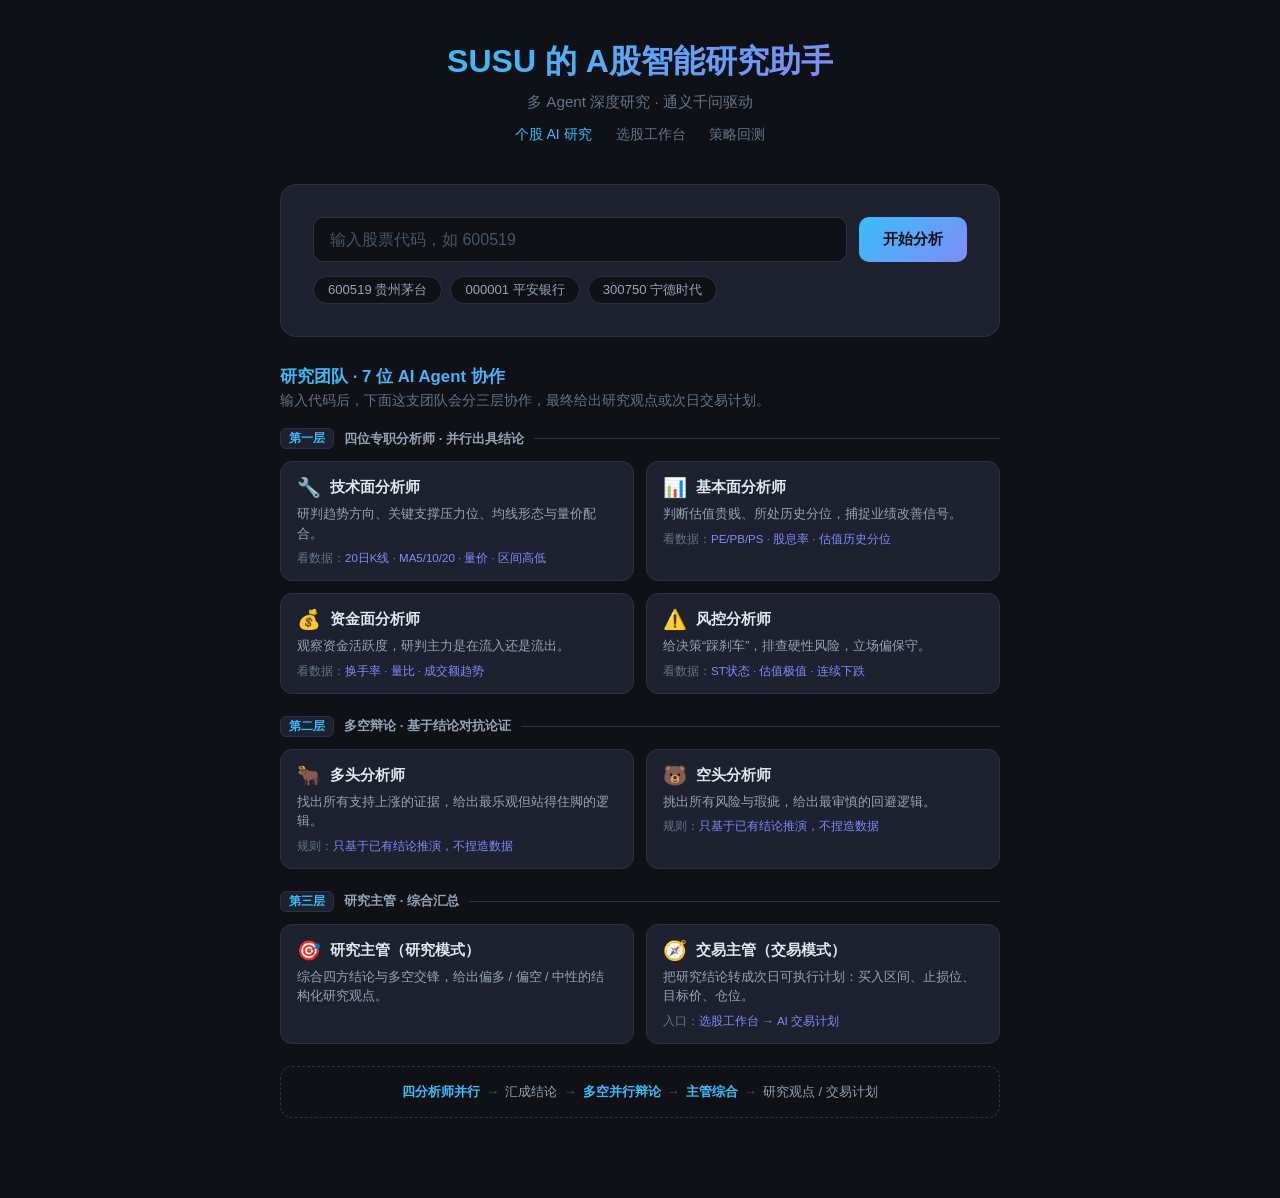
==== static/index.html @ 2678734e "feat: 首页加入研究团队(7 Agent)介绍区 按三层结构展示:4 分析师并行 → 多空辩论 → 主管汇总,含各 Agent 职责与所看数据。  Co-Authored-By: Claude O" ====
<!DOCTYPE html>
<html lang="zh-CN">
<head>
  <meta charset="UTF-8" />
  <meta name="viewport" content="width=device-width, initial-scale=1.0" />
  <title>A股智能研究助手</title>
  <style>
    *, *::before, *::after { box-sizing: border-box; margin: 0; padding: 0; }

    body {
      font-family: -apple-system, BlinkMacSystemFont, "Segoe UI", sans-serif;
      background: #0f1117;
      color: #e2e8f0;
      min-height: 100vh;
      display: flex;
      flex-direction: column;
      align-items: center;
      padding: 40px 16px 80px;
    }

    header {
      text-align: center;
      margin-bottom: 40px;
    }

    header h1 {
      font-size: 2rem;
      font-weight: 700;
      background: linear-gradient(135deg, #38bdf8, #818cf8);
      -webkit-background-clip: text;
      -webkit-text-fill-color: transparent;
      background-clip: text;
    }

    header p {
      color: #64748b;
      margin-top: 8px;
      font-size: 0.95rem;
    }

    .card {
      background: #1e2130;
      border: 1px solid #2d3148;
      border-radius: 16px;
      padding: 32px;
      width: 100%;
      max-width: 720px;
    }

    .input-row {
      display: flex;
      gap: 12px;
    }

    input[type="text"] {
      flex: 1;
      background: #0f1117;
      border: 1px solid #2d3148;
      border-radius: 10px;
      color: #e2e8f0;
      font-size: 1rem;
      padding: 12px 16px;
      outline: none;
      transition: border-color 0.2s;
    }

    input[type="text"]::placeholder { color: #475569; }
    input[type="text"]:focus { border-color: #38bdf8; }

    button {
      background: linear-gradient(135deg, #38bdf8, #818cf8);
      border: none;
      border-radius: 10px;
      color: #0f1117;
      cursor: pointer;
      font-size: 0.95rem;
      font-weight: 600;
      padding: 12px 24px;
      transition: opacity 0.2s;
      white-space: nowrap;
    }

    button:hover { opacity: 0.88; }
    button:disabled { opacity: 0.4; cursor: not-allowed; }

    .chips {
      display: flex;
      flex-wrap: wrap;
      gap: 8px;
      margin-top: 14px;
    }

    .chip {
      background: #0f1117;
      border: 1px solid #2d3148;
      border-radius: 20px;
      color: #94a3b8;
      cursor: pointer;
      font-size: 0.82rem;
      padding: 4px 14px;
      transition: border-color 0.2s, color 0.2s;
    }

    .chip:hover { border-color: #38bdf8; color: #38bdf8; }

    .result-wrap {
      margin-top: 28px;
      display: none;
    }

    .result-wrap.visible { display: block; }

    .status {
      align-items: center;
      color: #64748b;
      display: flex;
      font-size: 0.88rem;
      gap: 8px;
      margin-bottom: 16px;
    }

    .spinner {
      width: 16px;
      height: 16px;
      border: 2px solid #2d3148;
      border-top-color: #38bdf8;
      border-radius: 50%;
      animation: spin 0.7s linear infinite;
      display: none;
    }

    .spinner.active { display: block; }

    @keyframes spin { to { transform: rotate(360deg); } }

    .steps {
      list-style: none;
      margin-bottom: 18px;
    }

    .steps li {
      color: #94a3b8;
      font-size: 0.85rem;
      padding: 5px 0 5px 22px;
      position: relative;
      animation: fadein 0.3s ease;
    }

    .steps li::before {
      content: "✓";
      color: #38bdf8;
      position: absolute;
      left: 0;
    }

    @keyframes fadein { from { opacity: 0; transform: translateY(-3px); } to { opacity: 1; } }

    .result-box {
      background: #0f1117;
      border: 1px solid #2d3148;
      border-radius: 12px;
      padding: 20px 24px;
      white-space: pre-wrap;
      line-height: 1.75;
      font-size: 0.93rem;
      color: #cbd5e1;
      min-height: 60px;
    }

    .disclaimer {
      color: #f59e0b;
      font-size: 0.82rem;
      margin-top: 14px;
      line-height: 1.6;
    }

    .error { color: #f87171; }

    /* ===== 研究团队介绍 ===== */
    .team {
      width: 100%;
      max-width: 720px;
      margin-top: 28px;
    }
    .team h2 {
      font-size: 1.05rem;
      font-weight: 700;
      margin-bottom: 4px;
      background: linear-gradient(135deg, #38bdf8, #818cf8);
      -webkit-background-clip: text; -webkit-text-fill-color: transparent; background-clip: text;
    }
    .team .sub { color: #64748b; font-size: 0.85rem; margin-bottom: 18px; }

    .layer { margin-bottom: 22px; }
    .layer-title {
      display: flex; align-items: center; gap: 10px;
      font-size: 0.82rem; color: #94a3b8; font-weight: 600;
      margin-bottom: 12px;
    }
    .layer-title .badge {
      background: #1e2130; border: 1px solid #2d3148; border-radius: 6px;
      color: #38bdf8; font-size: 0.72rem; padding: 2px 8px;
    }
    .layer-title .line { flex: 1; height: 1px; background: #2d3148; }

    .agent-grid { display: grid; grid-template-columns: 1fr 1fr; gap: 12px; }
    @media (max-width: 560px) { .agent-grid { grid-template-columns: 1fr; } }

    .agent {
      background: #1e2130; border: 1px solid #2d3148; border-radius: 12px;
      padding: 14px 16px; transition: border-color 0.2s, transform 0.2s;
    }
    .agent:hover { border-color: #38bdf8; transform: translateY(-2px); }
    .agent .head { display: flex; align-items: center; gap: 9px; margin-bottom: 6px; }
    .agent .icon { font-size: 1.2rem; }
    .agent .name { font-size: 0.92rem; font-weight: 600; color: #e2e8f0; }
    .agent .role { font-size: 0.79rem; color: #94a3b8; line-height: 1.55; }
    .agent .data { font-size: 0.72rem; color: #64748b; margin-top: 7px; }
    .agent .data b { color: #818cf8; font-weight: 500; }

    .flow {
      background: #0f1117; border: 1px dashed #2d3148; border-radius: 12px;
      padding: 14px 18px; color: #94a3b8; font-size: 0.82rem; line-height: 1.7;
      text-align: center;
    }
    .flow b { color: #38bdf8; font-weight: 600; }
    .flow .arrow { color: #475569; margin: 0 6px; }
  </style>
</head>
<body>
  <header>
    <h1>SUSU 的 A股智能研究助手</h1>
    <p>多 Agent 深度研究 · 通义千问驱动</p>
    <div style="margin-top:12px;font-size:0.88rem;">
      <a href="/" style="color:#38bdf8;text-decoration:none;margin:0 10px;">个股 AI 研究</a>
      <a href="/select" style="color:#64748b;text-decoration:none;margin:0 10px;">选股工作台</a>
      <a href="/backtest" style="color:#64748b;text-decoration:none;margin:0 10px;">策略回测</a>
    </div>
  </header>

  <div class="card">
    <div class="input-row">
      <input id="symbolInput" type="text" placeholder="输入股票代码，如 600519" maxlength="10" />
      <button id="analyzeBtn" onclick="analyze()">开始分析</button>
    </div>
    <div class="chips">
      <span class="chip" onclick="quickFill('600519')">600519 贵州茅台</span>
      <span class="chip" onclick="quickFill('000001')">000001 平安银行</span>
      <span class="chip" onclick="quickFill('300750')">300750 宁德时代</span>
    </div>

    <div class="result-wrap" id="resultWrap">
      <div class="status">
        <div class="spinner" id="spinner"></div>
        <span id="statusText"></span>
      </div>
      <ul class="steps" id="steps"></ul>
      <div class="result-box" id="resultBox"></div>
      <div class="disclaimer" id="disclaimer"></div>
    </div>
  </div>

  <section class="team">
    <h2>研究团队 · 7 位 AI Agent 协作</h2>
    <div class="sub">输入代码后，下面这支团队会分三层协作，最终给出研究观点或次日交易计划。</div>

    <div class="layer">
      <div class="layer-title"><span class="badge">第一层</span>四位专职分析师 · 并行出具结论<span class="line"></span></div>
      <div class="agent-grid">
        <div class="agent">
          <div class="head"><span class="icon">🔧</span><span class="name">技术面分析师</span></div>
          <div class="role">研判趋势方向、关键支撑压力位、均线形态与量价配合。</div>
          <div class="data">看数据：<b>20日K线 · MA5/10/20 · 量价 · 区间高低</b></div>
        </div>
        <div class="agent">
          <div class="head"><span class="icon">📊</span><span class="name">基本面分析师</span></div>
          <div class="role">判断估值贵贱、所处历史分位，捕捉业绩改善信号。</div>
          <div class="data">看数据：<b>PE/PB/PS · 股息率 · 估值历史分位</b></div>
        </div>
        <div class="agent">
          <div class="head"><span class="icon">💰</span><span class="name">资金面分析师</span></div>
          <div class="role">观察资金活跃度，研判主力是在流入还是流出。</div>
          <div class="data">看数据：<b>换手率 · 量比 · 成交额趋势</b></div>
        </div>
        <div class="agent">
          <div class="head"><span class="icon">⚠️</span><span class="name">风控分析师</span></div>
          <div class="role">给决策“踩刹车”，排查硬性风险，立场偏保守。</div>
          <div class="data">看数据：<b>ST状态 · 估值极值 · 连续下跌</b></div>
        </div>
      </div>
    </div>

    <div class="layer">
      <div class="layer-title"><span class="badge">第二层</span>多空辩论 · 基于结论对抗论证<span class="line"></span></div>
      <div class="agent-grid">
        <div class="agent">
          <div class="head"><span class="icon">🐂</span><span class="name">多头分析师</span></div>
          <div class="role">找出所有支持上涨的证据，给出最乐观但站得住脚的逻辑。</div>
          <div class="data">规则：<b>只基于已有结论推演，不捏造数据</b></div>
        </div>
        <div class="agent">
          <div class="head"><span class="icon">🐻</span><span class="name">空头分析师</span></div>
          <div class="role">挑出所有风险与瑕疵，给出最审慎的回避逻辑。</div>
          <div class="data">规则：<b>只基于已有结论推演，不捏造数据</b></div>
        </div>
      </div>
    </div>

    <div class="layer">
      <div class="layer-title"><span class="badge">第三层</span>研究主管 · 综合汇总<span class="line"></span></div>
      <div class="agent-grid">
        <div class="agent">
          <div class="head"><span class="icon">🎯</span><span class="name">研究主管（研究模式）</span></div>
          <div class="role">综合四方结论与多空交锋，给出偏多 / 偏空 / 中性的结构化研究观点。</div>
        </div>
        <div class="agent">
          <div class="head"><span class="icon">🧭</span><span class="name">交易主管（交易模式）</span></div>
          <div class="role">把研究结论转成次日可执行计划：买入区间、止损位、目标价、仓位。</div>
          <div class="data">入口：<b>选股工作台 → AI 交易计划</b></div>
        </div>
      </div>
    </div>

    <div class="flow">
      <b>四分析师并行</b><span class="arrow">→</span>汇成结论<span class="arrow">→</span><b>多空并行辩论</b><span class="arrow">→</span><b>主管综合</b><span class="arrow">→</span>研究观点 / 交易计划
    </div>
  </section>

  <script>
    const input = document.getElementById("symbolInput");
    const btn = document.getElementById("analyzeBtn");
    const wrap = document.getElementById("resultWrap");
    const spinner = document.getElementById("spinner");
    const statusText = document.getElementById("statusText");
    const steps = document.getElementById("steps");
    const resultBox = document.getElementById("resultBox");
    const disclaimerEl = document.getElementById("disclaimer");

    function addStep(text) {
      const li = document.createElement("li");
      li.textContent = text;
      steps.appendChild(li);
    }

    // 极简 markdown：## 标题、**加粗**
    function renderMarkdown(text) {
      return text
        .split("\n")
        .map(line => {
          const h = line.match(/^##\s+(.*)/);
          if (h) return `<strong style="color:#38bdf8;display:block;margin:14px 0 4px;">${h[1]}</strong>`;
          return line.replace(/\*\*(.+?)\*\*/g, "<strong>$1</strong>");
        })
        .join("\n");
    }

    input.addEventListener("keydown", e => { if (e.key === "Enter") analyze(); });

    function quickFill(symbol) {
      input.value = symbol;
      input.focus();
    }

    async function analyze() {
      const symbol = input.value.trim();
      if (!symbol) { input.focus(); return; }

      btn.disabled = true;
      wrap.classList.add("visible");
      spinner.classList.add("active");
      statusText.textContent = "多 Agent 研究流水线运行中…";
      steps.innerHTML = "";
      resultBox.textContent = "";
      resultBox.className = "result-box";
      disclaimerEl.textContent = "";

      try {
        const res = await fetch("/api/analyze", {
          method: "POST",
          headers: { "Content-Type": "application/json" },
          body: JSON.stringify({ symbol }),
        });

        const reader = res.body.getReader();
        const decoder = new TextDecoder();

        while (true) {
          const { done, value } = await reader.read();
          if (done) break;
          const chunk = decoder.decode(value);
          for (const line of chunk.split("\n")) {
            if (!line.startsWith("data: ")) continue;
            const payload = JSON.parse(line.slice(6));
            if (payload.error) {
              resultBox.textContent = payload.error;
              resultBox.classList.add("error");
            } else if (payload.progress) {
              addStep(payload.progress);
            } else if (payload.text) {
              // 把免责声明拆出来单独展示
              const disclaimerMark = "⚠️";
              const idx = payload.text.indexOf(disclaimerMark);
              const body = idx !== -1 ? payload.text.slice(0, idx).trim() : payload.text;
              resultBox.innerHTML = renderMarkdown(body);
              if (idx !== -1) disclaimerEl.textContent = payload.text.slice(idx).trim();
            }
          }
        }
      } catch (err) {
        resultBox.textContent = "请求失败：" + err.message;
        resultBox.classList.add("error");
      } finally {
        spinner.classList.remove("active");
        statusText.textContent = "分析完成";
        btn.disabled = false;
      }
    }
  </script>
  <script src="/mascot.js"></script>
</body>
</html>
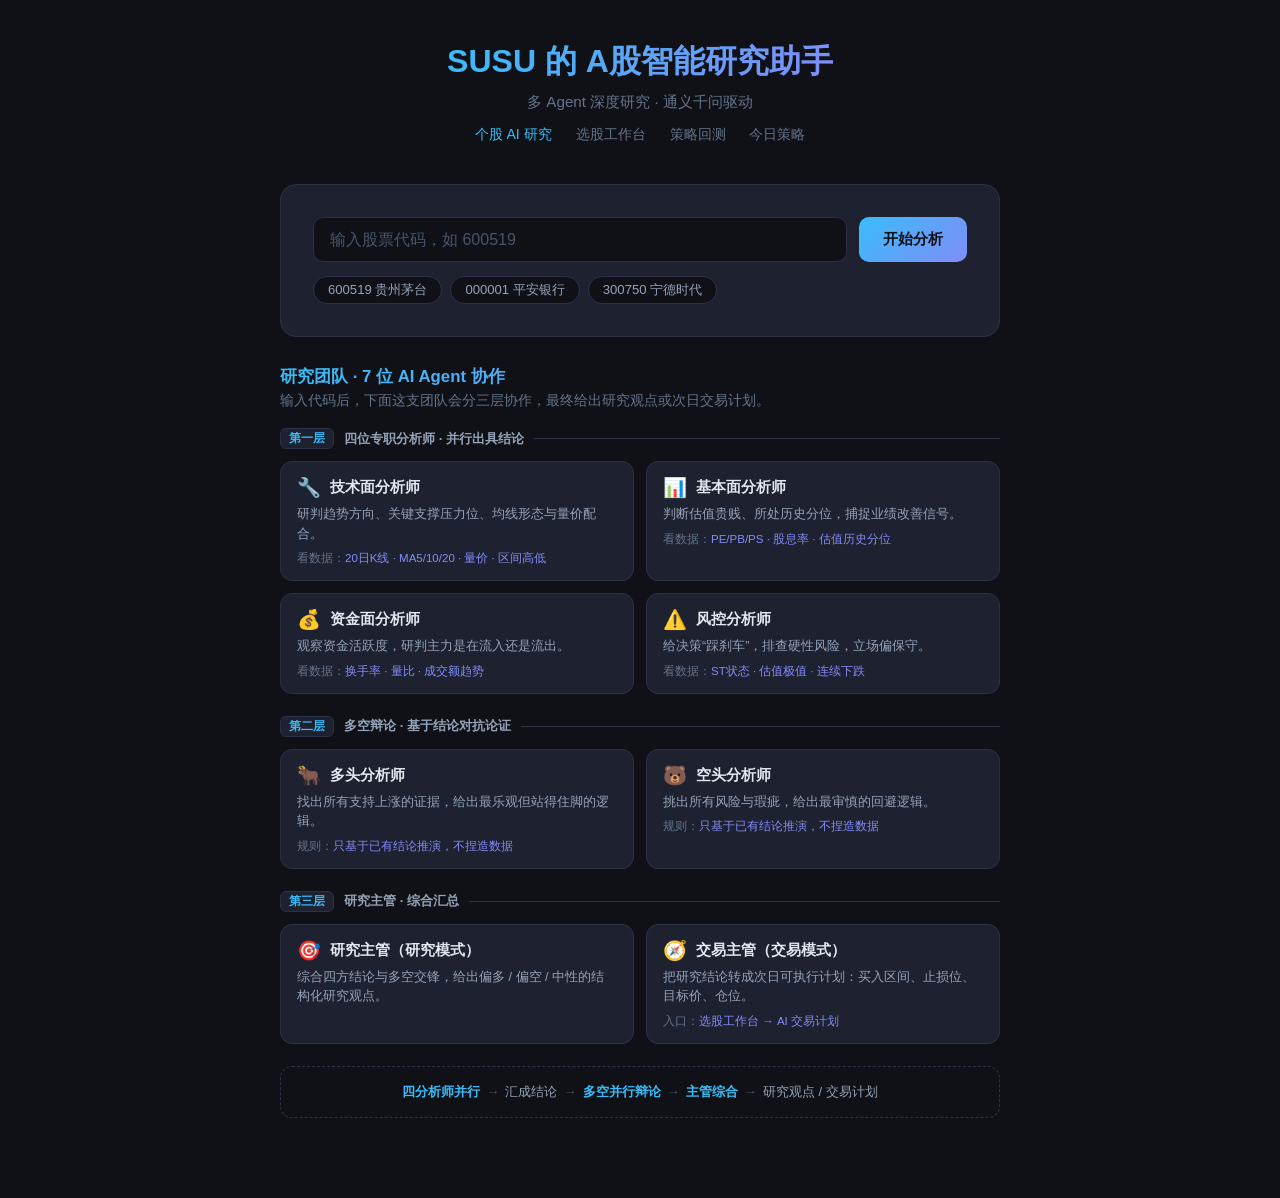
==== commit fbd85620: "feat: 今日策略页 + 真实持仓存储(第2步) 为实盘 AI 统筹搭地基,零外部依赖: - portfolio_store.py: 持仓/现金本地 JSON 持久化,代码规范化+校验,gitign" ====
--- a/static/index.html
+++ b/static/index.html
@@ -226,6 +226,7 @@
     .flow b { color: #38bdf8; font-weight: 600; }
     .flow .arrow { color: #475569; margin: 0 6px; }
   </style>
+  <script src="/auth.js"></script>
 </head>
 <body>
   <header>
@@ -235,6 +236,7 @@
       <a href="/" style="color:#38bdf8;text-decoration:none;margin:0 10px;">个股 AI 研究</a>
       <a href="/select" style="color:#64748b;text-decoration:none;margin:0 10px;">选股工作台</a>
       <a href="/backtest" style="color:#64748b;text-decoration:none;margin:0 10px;">策略回测</a>
+      <a href="/today" style="color:#64748b;text-decoration:none;margin:0 10px;">今日策略</a>
     </div>
   </header>
 
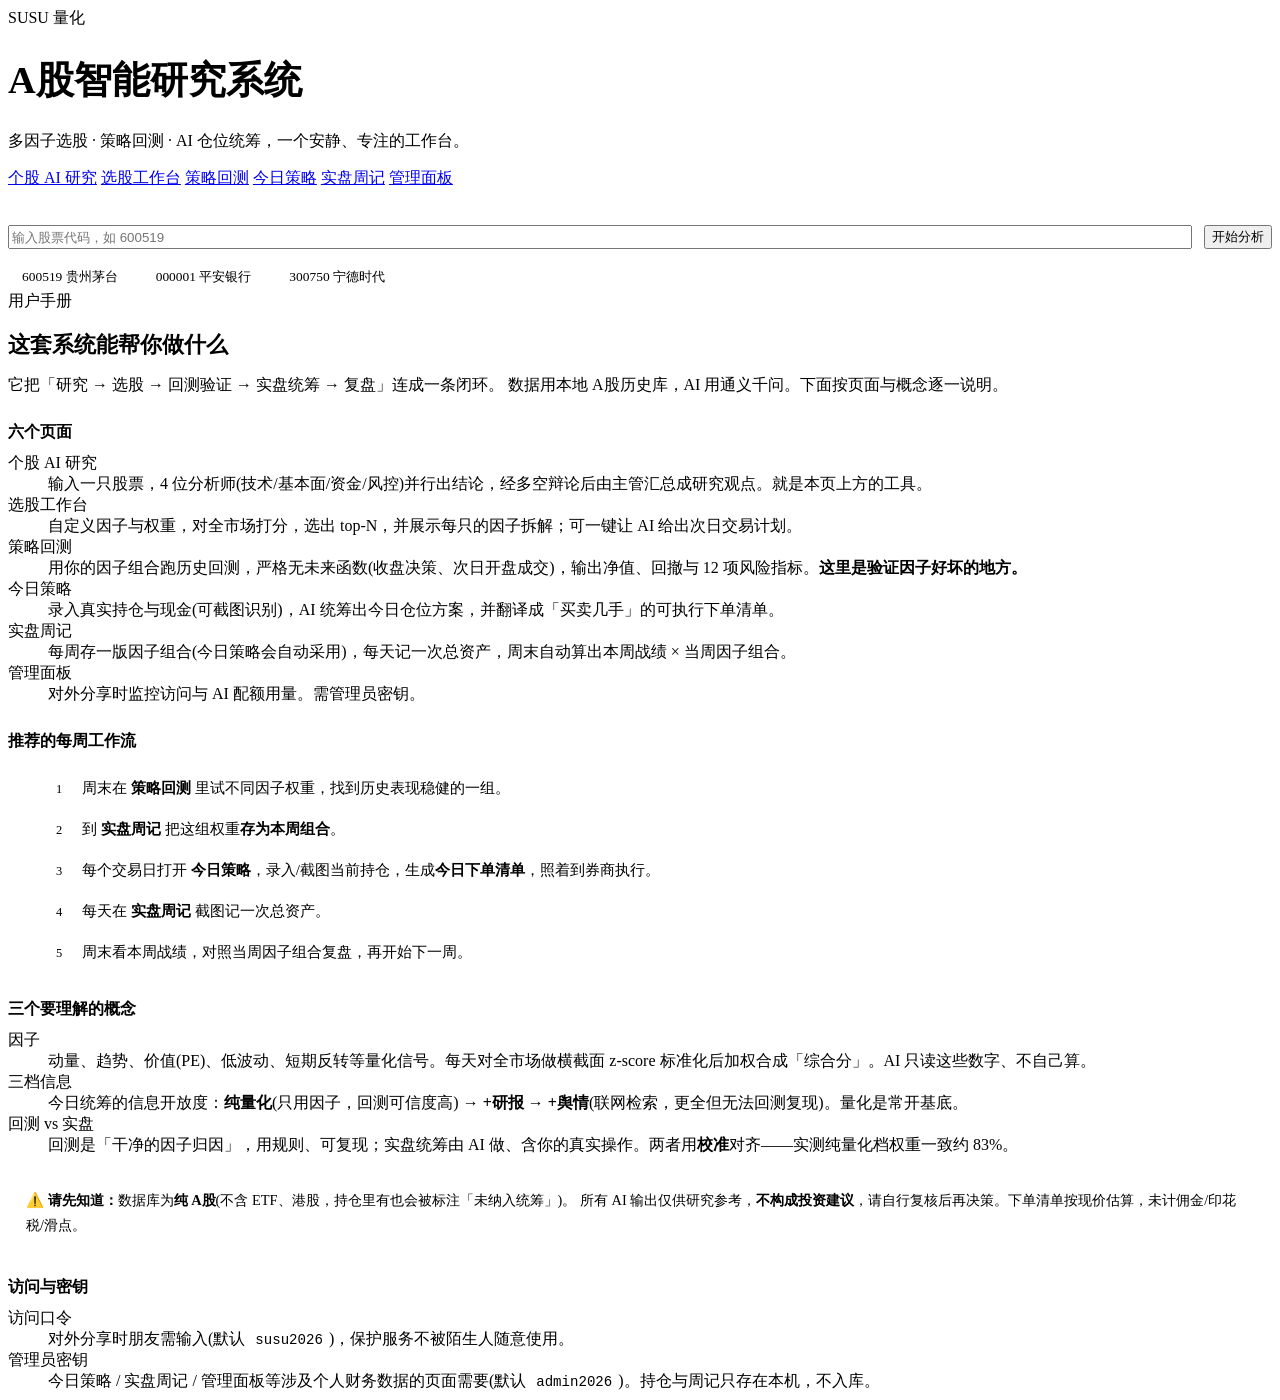
==== commit b9fcd435: "feat: 极简主义重设计 + 完整用户手册 设计理念(Minimalism家族): - 视觉: 白+黑+灰+单一蓝色强调,无渐变纹理,细线分隔,留白承担质感 - 排版: 清晰层级(eyebrow/t" ====
--- a/static/index.html
+++ b/static/index.html
@@ -3,421 +3,196 @@
 <head>
   <meta charset="UTF-8" />
   <meta name="viewport" content="width=device-width, initial-scale=1.0" />
-  <title>A股智能研究助手</title>
+  <title>SUSU 量化 · A股智能研究系统</title>
+  <link rel="stylesheet" href="/style.css" />
   <style>
-    *, *::before, *::after { box-sizing: border-box; margin: 0; padding: 0; }
+    /* 首页特定 —— 仍遵循极简：细线、留白、单一强调色 */
+    .hero { padding-bottom: 8px; }
+    .hero .title { font-size: 2.4rem; }
+    .tool { margin-top: 28px; }
+    .tool .row { display: flex; gap: 12px; }
+    .tool .row .input { flex: 1; }
+    .chips { display: flex; flex-wrap: wrap; gap: 10px; margin-top: 14px; }
+    .chip { font-size: 0.84rem; color: var(--text-2); background: var(--bg);
+      border: 1px solid var(--line); border-radius: 999px; padding: 5px 14px;
+      cursor: pointer; transition: border-color var(--ease), color var(--ease); }
+    .chip:hover { border-color: var(--text); color: var(--text); }
 
-    body {
-      font-family: -apple-system, BlinkMacSystemFont, "Segoe UI", sans-serif;
-      background: #0f1117;
-      color: #e2e8f0;
-      min-height: 100vh;
-      display: flex;
-      flex-direction: column;
-      align-items: center;
-      padding: 40px 16px 80px;
-    }
+    .result { margin-top: 26px; display: none; }
+    .result.show { display: block; }
+    .result .status { font-size: 0.86rem; color: var(--text-3); margin-bottom: 12px; }
+    .steps { list-style: none; margin-bottom: 16px; }
+    .steps li { font-size: 0.86rem; color: var(--text-2); padding: 4px 0 4px 18px;
+      position: relative; }
+    .steps li::before { content: "—"; position: absolute; left: 0; color: var(--text-3); }
+    .out { font-size: 0.95rem; line-height: 1.8; color: var(--text);
+      white-space: pre-wrap; }
+    .out strong { font-weight: 600; }
+    .disclaimer { color: var(--text-3); font-size: 0.82rem; margin-top: 16px;
+      padding-top: 14px; border-top: 1px solid var(--line); line-height: 1.6; }
+    .err { color: #b91c1c; }
 
-    header {
-      text-align: center;
-      margin-bottom: 40px;
-    }
-
-    header h1 {
-      font-size: 2rem;
-      font-weight: 700;
-      background: linear-gradient(135deg, #38bdf8, #818cf8);
-      -webkit-background-clip: text;
-      -webkit-text-fill-color: transparent;
-      background-clip: text;
-    }
-
-    header p {
-      color: #64748b;
-      margin-top: 8px;
-      font-size: 0.95rem;
-    }
-
-    .card {
-      background: #1e2130;
-      border: 1px solid #2d3148;
-      border-radius: 16px;
-      padding: 32px;
-      width: 100%;
-      max-width: 720px;
-    }
-
-    .input-row {
-      display: flex;
-      gap: 12px;
-    }
-
-    input[type="text"] {
-      flex: 1;
-      background: #0f1117;
-      border: 1px solid #2d3148;
-      border-radius: 10px;
-      color: #e2e8f0;
-      font-size: 1rem;
-      padding: 12px 16px;
-      outline: none;
-      transition: border-color 0.2s;
-    }
-
-    input[type="text"]::placeholder { color: #475569; }
-    input[type="text"]:focus { border-color: #38bdf8; }
-
-    button {
-      background: linear-gradient(135deg, #38bdf8, #818cf8);
-      border: none;
-      border-radius: 10px;
-      color: #0f1117;
-      cursor: pointer;
-      font-size: 0.95rem;
-      font-weight: 600;
-      padding: 12px 24px;
-      transition: opacity 0.2s;
-      white-space: nowrap;
-    }
-
-    button:hover { opacity: 0.88; }
-    button:disabled { opacity: 0.4; cursor: not-allowed; }
-
-    .chips {
-      display: flex;
-      flex-wrap: wrap;
-      gap: 8px;
-      margin-top: 14px;
-    }
-
-    .chip {
-      background: #0f1117;
-      border: 1px solid #2d3148;
-      border-radius: 20px;
-      color: #94a3b8;
-      cursor: pointer;
-      font-size: 0.82rem;
-      padding: 4px 14px;
-      transition: border-color 0.2s, color 0.2s;
-    }
-
-    .chip:hover { border-color: #38bdf8; color: #38bdf8; }
-
-    .result-wrap {
-      margin-top: 28px;
-      display: none;
-    }
-
-    .result-wrap.visible { display: block; }
-
-    .status {
-      align-items: center;
-      color: #64748b;
-      display: flex;
-      font-size: 0.88rem;
-      gap: 8px;
-      margin-bottom: 16px;
-    }
-
-    .spinner {
-      width: 16px;
-      height: 16px;
-      border: 2px solid #2d3148;
-      border-top-color: #38bdf8;
-      border-radius: 50%;
-      animation: spin 0.7s linear infinite;
-      display: none;
-    }
-
-    .spinner.active { display: block; }
-
-    @keyframes spin { to { transform: rotate(360deg); } }
-
-    .steps {
-      list-style: none;
-      margin-bottom: 18px;
-    }
-
-    .steps li {
-      color: #94a3b8;
-      font-size: 0.85rem;
-      padding: 5px 0 5px 22px;
-      position: relative;
-      animation: fadein 0.3s ease;
-    }
-
-    .steps li::before {
-      content: "✓";
-      color: #38bdf8;
-      position: absolute;
-      left: 0;
-    }
-
-    @keyframes fadein { from { opacity: 0; transform: translateY(-3px); } to { opacity: 1; } }
-
-    .result-box {
-      background: #0f1117;
-      border: 1px solid #2d3148;
-      border-radius: 12px;
-      padding: 20px 24px;
-      white-space: pre-wrap;
-      line-height: 1.75;
-      font-size: 0.93rem;
-      color: #cbd5e1;
-      min-height: 60px;
-    }
-
-    .disclaimer {
-      color: #f59e0b;
-      font-size: 0.82rem;
-      margin-top: 14px;
-      line-height: 1.6;
-    }
-
-    .error { color: #f87171; }
-
-    /* ===== 研究团队介绍 ===== */
-    .team {
-      width: 100%;
-      max-width: 720px;
-      margin-top: 28px;
-    }
-    .team h2 {
-      font-size: 1.05rem;
-      font-weight: 700;
-      margin-bottom: 4px;
-      background: linear-gradient(135deg, #38bdf8, #818cf8);
-      -webkit-background-clip: text; -webkit-text-fill-color: transparent; background-clip: text;
-    }
-    .team .sub { color: #64748b; font-size: 0.85rem; margin-bottom: 18px; }
-
-    .layer { margin-bottom: 22px; }
-    .layer-title {
-      display: flex; align-items: center; gap: 10px;
-      font-size: 0.82rem; color: #94a3b8; font-weight: 600;
-      margin-bottom: 12px;
-    }
-    .layer-title .badge {
-      background: #1e2130; border: 1px solid #2d3148; border-radius: 6px;
-      color: #38bdf8; font-size: 0.72rem; padding: 2px 8px;
-    }
-    .layer-title .line { flex: 1; height: 1px; background: #2d3148; }
-
-    .agent-grid { display: grid; grid-template-columns: 1fr 1fr; gap: 12px; }
-    @media (max-width: 560px) { .agent-grid { grid-template-columns: 1fr; } }
-
-    .agent {
-      background: #1e2130; border: 1px solid #2d3148; border-radius: 12px;
-      padding: 14px 16px; transition: border-color 0.2s, transform 0.2s;
-    }
-    .agent:hover { border-color: #38bdf8; transform: translateY(-2px); }
-    .agent .head { display: flex; align-items: center; gap: 9px; margin-bottom: 6px; }
-    .agent .icon { font-size: 1.2rem; }
-    .agent .name { font-size: 0.92rem; font-weight: 600; color: #e2e8f0; }
-    .agent .role { font-size: 0.79rem; color: #94a3b8; line-height: 1.55; }
-    .agent .data { font-size: 0.72rem; color: #64748b; margin-top: 7px; }
-    .agent .data b { color: #818cf8; font-weight: 500; }
-
-    .flow {
-      background: #0f1117; border: 1px dashed #2d3148; border-radius: 12px;
-      padding: 14px 18px; color: #94a3b8; font-size: 0.82rem; line-height: 1.7;
-      text-align: center;
-    }
-    .flow b { color: #38bdf8; font-weight: 600; }
-    .flow .arrow { color: #475569; margin: 0 6px; }
+    .section h2 { font-size: 1.35rem; margin-bottom: 6px; }
+    .section .lead { color: var(--text-2); margin-bottom: 22px; }
+    h3.sub { font-size: 1rem; margin: 26px 0 10px; color: var(--text); }
+    ol.flow { list-style: none; counter-reset: s; }
+    ol.flow li { counter-increment: s; position: relative; padding: 10px 0 10px 34px;
+      border-bottom: 1px solid var(--line); color: var(--text-2); font-size: 0.95rem; }
+    ol.flow li:last-child { border-bottom: none; }
+    ol.flow li::before { content: counter(s); position: absolute; left: 0; top: 10px;
+      width: 22px; height: 22px; border: 1px solid var(--line-strong); border-radius: 50%;
+      font-size: 0.78rem; color: var(--text-2); display: flex; align-items: center;
+      justify-content: center; }
+    ol.flow li b { color: var(--text); font-weight: 600; }
+    .note { font-size: 0.9rem; color: var(--text-2); background: var(--surface);
+      border: 1px solid var(--line); border-radius: var(--radius); padding: 14px 18px;
+      margin-top: 18px; line-height: 1.7; }
+    code { font-family: ui-monospace, SFMono-Regular, Menlo, monospace;
+      font-size: 0.88em; background: var(--surface); border: 1px solid var(--line);
+      border-radius: 4px; padding: 1px 6px; color: var(--text); }
   </style>
-  <script src="/auth.js"></script>
 </head>
 <body>
-  <header>
-    <h1>SUSU 的 A股智能研究助手</h1>
-    <p>多 Agent 深度研究 · 通义千问驱动</p>
-    <div style="margin-top:12px;font-size:0.88rem;">
-      <a href="/" style="color:#38bdf8;text-decoration:none;margin:0 10px;">个股 AI 研究</a>
-      <a href="/select" style="color:#64748b;text-decoration:none;margin:0 10px;">选股工作台</a>
-      <a href="/backtest" style="color:#64748b;text-decoration:none;margin:0 10px;">策略回测</a>
-      <a href="/today" style="color:#64748b;text-decoration:none;margin:0 10px;">今日策略</a>
-    </div>
-  </header>
+  <main class="wrap">
 
-  <div class="card">
-    <div class="input-row">
-      <input id="symbolInput" type="text" placeholder="输入股票代码，如 600519" maxlength="10" />
-      <button id="analyzeBtn" onclick="analyze()">开始分析</button>
-    </div>
-    <div class="chips">
-      <span class="chip" onclick="quickFill('600519')">600519 贵州茅台</span>
-      <span class="chip" onclick="quickFill('000001')">000001 平安银行</span>
-      <span class="chip" onclick="quickFill('300750')">300750 宁德时代</span>
-    </div>
+    <!-- Hero -->
+    <header class="hero">
+      <div class="eyebrow">SUSU 量化</div>
+      <h1 class="title">A股智能研究系统</h1>
+      <p class="subtitle">多因子选股 · 策略回测 · AI 仓位统筹，一个安静、专注的工作台。</p>
+      <nav class="nav">
+        <a href="/" class="active">个股 AI 研究</a>
+        <a href="/select">选股工作台</a>
+        <a href="/backtest">策略回测</a>
+        <a href="/today">今日策略</a>
+        <a href="/journal">实盘周记</a>
+        <a href="/admin">管理面板</a>
+      </nav>
+    </header>
 
-    <div class="result-wrap" id="resultWrap">
-      <div class="status">
-        <div class="spinner" id="spinner"></div>
-        <span id="statusText"></span>
+    <!-- AI 个股研究工具 -->
+    <section class="tool">
+      <div class="row">
+        <input id="symbolInput" class="input" type="text" placeholder="输入股票代码，如 600519" maxlength="10" />
+        <button id="analyzeBtn" class="btn btn-primary" onclick="analyze()">开始分析</button>
       </div>
-      <ul class="steps" id="steps"></ul>
-      <div class="result-box" id="resultBox"></div>
-      <div class="disclaimer" id="disclaimer"></div>
-    </div>
-  </div>
+      <div class="chips">
+        <span class="chip" onclick="quickFill('600519')">600519 贵州茅台</span>
+        <span class="chip" onclick="quickFill('000001')">000001 平安银行</span>
+        <span class="chip" onclick="quickFill('300750')">300750 宁德时代</span>
+      </div>
+      <div class="result" id="resultWrap">
+        <div class="status" id="statusText"></div>
+        <ul class="steps" id="steps"></ul>
+        <div class="out" id="resultBox"></div>
+        <div class="disclaimer" id="disclaimer"></div>
+      </div>
+    </section>
 
-  <section class="team">
-    <h2>研究团队 · 7 位 AI Agent 协作</h2>
-    <div class="sub">输入代码后，下面这支团队会分三层协作，最终给出研究观点或次日交易计划。</div>
+    <!-- ============ 用户手册 ============ -->
+    <section class="section">
+      <div class="eyebrow">用户手册</div>
+      <h2>这套系统能帮你做什么</h2>
+      <p class="lead">
+        它把「研究 → 选股 → 回测验证 → 实盘统筹 → 复盘」连成一条闭环。
+        数据用本地 A股历史库，AI 用通义千问。下面按页面与概念逐一说明。
+      </p>
 
-    <div class="layer">
-      <div class="layer-title"><span class="badge">第一层</span>四位专职分析师 · 并行出具结论<span class="line"></span></div>
-      <div class="agent-grid">
-        <div class="agent">
-          <div class="head"><span class="icon">🔧</span><span class="name">技术面分析师</span></div>
-          <div class="role">研判趋势方向、关键支撑压力位、均线形态与量价配合。</div>
-          <div class="data">看数据：<b>20日K线 · MA5/10/20 · 量价 · 区间高低</b></div>
-        </div>
-        <div class="agent">
-          <div class="head"><span class="icon">📊</span><span class="name">基本面分析师</span></div>
-          <div class="role">判断估值贵贱、所处历史分位，捕捉业绩改善信号。</div>
-          <div class="data">看数据：<b>PE/PB/PS · 股息率 · 估值历史分位</b></div>
-        </div>
-        <div class="agent">
-          <div class="head"><span class="icon">💰</span><span class="name">资金面分析师</span></div>
-          <div class="role">观察资金活跃度，研判主力是在流入还是流出。</div>
-          <div class="data">看数据：<b>换手率 · 量比 · 成交额趋势</b></div>
-        </div>
-        <div class="agent">
-          <div class="head"><span class="icon">⚠️</span><span class="name">风控分析师</span></div>
-          <div class="role">给决策“踩刹车”，排查硬性风险，立场偏保守。</div>
-          <div class="data">看数据：<b>ST状态 · 估值极值 · 连续下跌</b></div>
-        </div>
+      <h3 class="sub">六个页面</h3>
+      <div class="deflist">
+        <div class="row"><dt>个股 AI 研究</dt><dd>输入一只股票，4 位分析师(技术/基本面/资金/风控)并行出结论，经多空辩论后由主管汇总成研究观点。就是本页上方的工具。</dd></div>
+        <div class="row"><dt>选股工作台</dt><dd>自定义因子与权重，对全市场打分，选出 top-N，并展示每只的因子拆解；可一键让 AI 给出次日交易计划。</dd></div>
+        <div class="row"><dt>策略回测</dt><dd>用你的因子组合跑历史回测，严格无未来函数(收盘决策、次日开盘成交)，输出净值、回撤与 12 项风险指标。<b>这里是验证因子好坏的地方。</b></dd></div>
+        <div class="row"><dt>今日策略</dt><dd>录入真实持仓与现金(可截图识别)，AI 统筹出今日仓位方案，并翻译成「买卖几手」的可执行下单清单。</dd></div>
+        <div class="row"><dt>实盘周记</dt><dd>每周存一版因子组合(今日策略会自动采用)，每天记一次总资产，周末自动算出本周战绩 × 当周因子组合。</dd></div>
+        <div class="row"><dt>管理面板</dt><dd>对外分享时监控访问与 AI 配额用量。需管理员密钥。</dd></div>
       </div>
-    </div>
 
-    <div class="layer">
-      <div class="layer-title"><span class="badge">第二层</span>多空辩论 · 基于结论对抗论证<span class="line"></span></div>
-      <div class="agent-grid">
-        <div class="agent">
-          <div class="head"><span class="icon">🐂</span><span class="name">多头分析师</span></div>
-          <div class="role">找出所有支持上涨的证据，给出最乐观但站得住脚的逻辑。</div>
-          <div class="data">规则：<b>只基于已有结论推演，不捏造数据</b></div>
-        </div>
-        <div class="agent">
-          <div class="head"><span class="icon">🐻</span><span class="name">空头分析师</span></div>
-          <div class="role">挑出所有风险与瑕疵，给出最审慎的回避逻辑。</div>
-          <div class="data">规则：<b>只基于已有结论推演，不捏造数据</b></div>
-        </div>
+      <h3 class="sub">推荐的每周工作流</h3>
+      <ol class="flow">
+        <li>周末在 <b>策略回测</b> 里试不同因子权重，找到历史表现稳健的一组。</li>
+        <li>到 <b>实盘周记</b> 把这组权重<b>存为本周组合</b>。</li>
+        <li>每个交易日打开 <b>今日策略</b>，录入/截图当前持仓，生成<b>今日下单清单</b>，照着到券商执行。</li>
+        <li>每天在 <b>实盘周记</b> 截图记一次总资产。</li>
+        <li>周末看本周战绩，对照当周因子组合复盘，再开始下一周。</li>
+      </ol>
+
+      <h3 class="sub">三个要理解的概念</h3>
+      <div class="deflist">
+        <div class="row"><dt>因子</dt><dd>动量、趋势、价值(PE)、低波动、短期反转等量化信号。每天对全市场做横截面 z-score 标准化后加权合成「综合分」。AI 只读这些数字、不自己算。</dd></div>
+        <div class="row"><dt>三档信息</dt><dd>今日统筹的信息开放度：<b>纯量化</b>(只用因子，回测可信度高) → <b>+研报</b> → <b>+舆情</b>(联网检索，更全但无法回测复现)。量化是常开基底。</dd></div>
+        <div class="row"><dt>回测 vs 实盘</dt><dd>回测是「干净的因子归因」，用规则、可复现；实盘统筹由 AI 做、含你的真实操作。两者用<b>校准</b>对齐——实测纯量化档权重一致约 83%。</dd></div>
       </div>
-    </div>
 
-    <div class="layer">
-      <div class="layer-title"><span class="badge">第三层</span>研究主管 · 综合汇总<span class="line"></span></div>
-      <div class="agent-grid">
-        <div class="agent">
-          <div class="head"><span class="icon">🎯</span><span class="name">研究主管（研究模式）</span></div>
-          <div class="role">综合四方结论与多空交锋，给出偏多 / 偏空 / 中性的结构化研究观点。</div>
-        </div>
-        <div class="agent">
-          <div class="head"><span class="icon">🧭</span><span class="name">交易主管（交易模式）</span></div>
-          <div class="role">把研究结论转成次日可执行计划：买入区间、止损位、目标价、仓位。</div>
-          <div class="data">入口：<b>选股工作台 → AI 交易计划</b></div>
-        </div>
+      <div class="note">
+        ⚠️ <b>请先知道：</b>数据库为<b>纯 A股</b>(不含 ETF、港股，持仓里有也会被标注「未纳入统筹」)。
+        所有 AI 输出仅供研究参考，<b>不构成投资建议</b>，请自行复核后再决策。下单清单按现价估算，未计佣金/印花税/滑点。
       </div>
-    </div>
 
-    <div class="flow">
-      <b>四分析师并行</b><span class="arrow">→</span>汇成结论<span class="arrow">→</span><b>多空并行辩论</b><span class="arrow">→</span><b>主管综合</b><span class="arrow">→</span>研究观点 / 交易计划
-    </div>
-  </section>
+      <h3 class="sub">访问与密钥</h3>
+      <div class="deflist">
+        <div class="row"><dt>访问口令</dt><dd>对外分享时朋友需输入(默认 <code>susu2026</code>)，保护服务不被陌生人随意使用。</dd></div>
+        <div class="row"><dt>管理员密钥</dt><dd>今日策略 / 实盘周记 / 管理面板等涉及个人财务数据的页面需要(默认 <code>admin2026</code>)。持仓与周记只存在本机，不入库。</dd></div>
+      </div>
+    </section>
+
+  </main>
 
   <script>
     const input = document.getElementById("symbolInput");
     const btn = document.getElementById("analyzeBtn");
     const wrap = document.getElementById("resultWrap");
-    const spinner = document.getElementById("spinner");
     const statusText = document.getElementById("statusText");
     const steps = document.getElementById("steps");
     const resultBox = document.getElementById("resultBox");
     const disclaimerEl = document.getElementById("disclaimer");
 
-    function addStep(text) {
-      const li = document.createElement("li");
-      li.textContent = text;
-      steps.appendChild(li);
+    function addStep(t) { const li = document.createElement("li"); li.textContent = t; steps.appendChild(li); }
+    function renderMarkdown(text) {
+      return text.split("\n").map(line => {
+        const h = line.match(/^##\s+(.*)/);
+        if (h) return `<strong style="display:block;margin:16px 0 4px;">${h[1]}</strong>`;
+        return line.replace(/\*\*(.+?)\*\*/g, "<strong>$1</strong>");
+      }).join("\n");
     }
-
-    // 极简 markdown：## 标题、**加粗**
-    function renderMarkdown(text) {
-      return text
-        .split("\n")
-        .map(line => {
-          const h = line.match(/^##\s+(.*)/);
-          if (h) return `<strong style="color:#38bdf8;display:block;margin:14px 0 4px;">${h[1]}</strong>`;
-          return line.replace(/\*\*(.+?)\*\*/g, "<strong>$1</strong>");
-        })
-        .join("\n");
-    }
-
     input.addEventListener("keydown", e => { if (e.key === "Enter") analyze(); });
-
-    function quickFill(symbol) {
-      input.value = symbol;
-      input.focus();
-    }
+    function quickFill(s) { input.value = s; input.focus(); }
 
     async function analyze() {
       const symbol = input.value.trim();
       if (!symbol) { input.focus(); return; }
-
       btn.disabled = true;
-      wrap.classList.add("visible");
-      spinner.classList.add("active");
+      wrap.classList.add("show");
       statusText.textContent = "多 Agent 研究流水线运行中…";
-      steps.innerHTML = "";
-      resultBox.textContent = "";
-      resultBox.className = "result-box";
+      steps.innerHTML = ""; resultBox.textContent = ""; resultBox.className = "out";
       disclaimerEl.textContent = "";
-
       try {
         const res = await fetch("/api/analyze", {
-          method: "POST",
-          headers: { "Content-Type": "application/json" },
+          method: "POST", headers: { "Content-Type": "application/json" },
           body: JSON.stringify({ symbol }),
         });
-
         const reader = res.body.getReader();
         const decoder = new TextDecoder();
-
         while (true) {
           const { done, value } = await reader.read();
           if (done) break;
-          const chunk = decoder.decode(value);
-          for (const line of chunk.split("\n")) {
+          for (const line of decoder.decode(value).split("\n")) {
             if (!line.startsWith("data: ")) continue;
-            const payload = JSON.parse(line.slice(6));
-            if (payload.error) {
-              resultBox.textContent = payload.error;
-              resultBox.classList.add("error");
-            } else if (payload.progress) {
-              addStep(payload.progress);
-            } else if (payload.text) {
-              // 把免责声明拆出来单独展示
-              const disclaimerMark = "⚠️";
-              const idx = payload.text.indexOf(disclaimerMark);
-              const body = idx !== -1 ? payload.text.slice(0, idx).trim() : payload.text;
+            const p = JSON.parse(line.slice(6));
+            if (p.error) { resultBox.textContent = p.error; resultBox.classList.add("err"); }
+            else if (p.progress) addStep(p.progress);
+            else if (p.text) {
+              const i = p.text.indexOf("⚠️");
+              const body = i !== -1 ? p.text.slice(0, i).trim() : p.text;
               resultBox.innerHTML = renderMarkdown(body);
-              if (idx !== -1) disclaimerEl.textContent = payload.text.slice(idx).trim();
+              if (i !== -1) disclaimerEl.textContent = p.text.slice(i).trim();
             }
           }
         }
-      } catch (err) {
-        resultBox.textContent = "请求失败：" + err.message;
-        resultBox.classList.add("error");
-      } finally {
-        spinner.classList.remove("active");
-        statusText.textContent = "分析完成";
-        btn.disabled = false;
-      }
+      } catch (err) { resultBox.textContent = "请求失败：" + err.message; resultBox.classList.add("err"); }
+      finally { statusText.textContent = "分析完成"; btn.disabled = false; }
     }
   </script>
-  <script src="/mascot.js"></script>
+  <script src="/auth.js"></script>
 </body>
 </html>
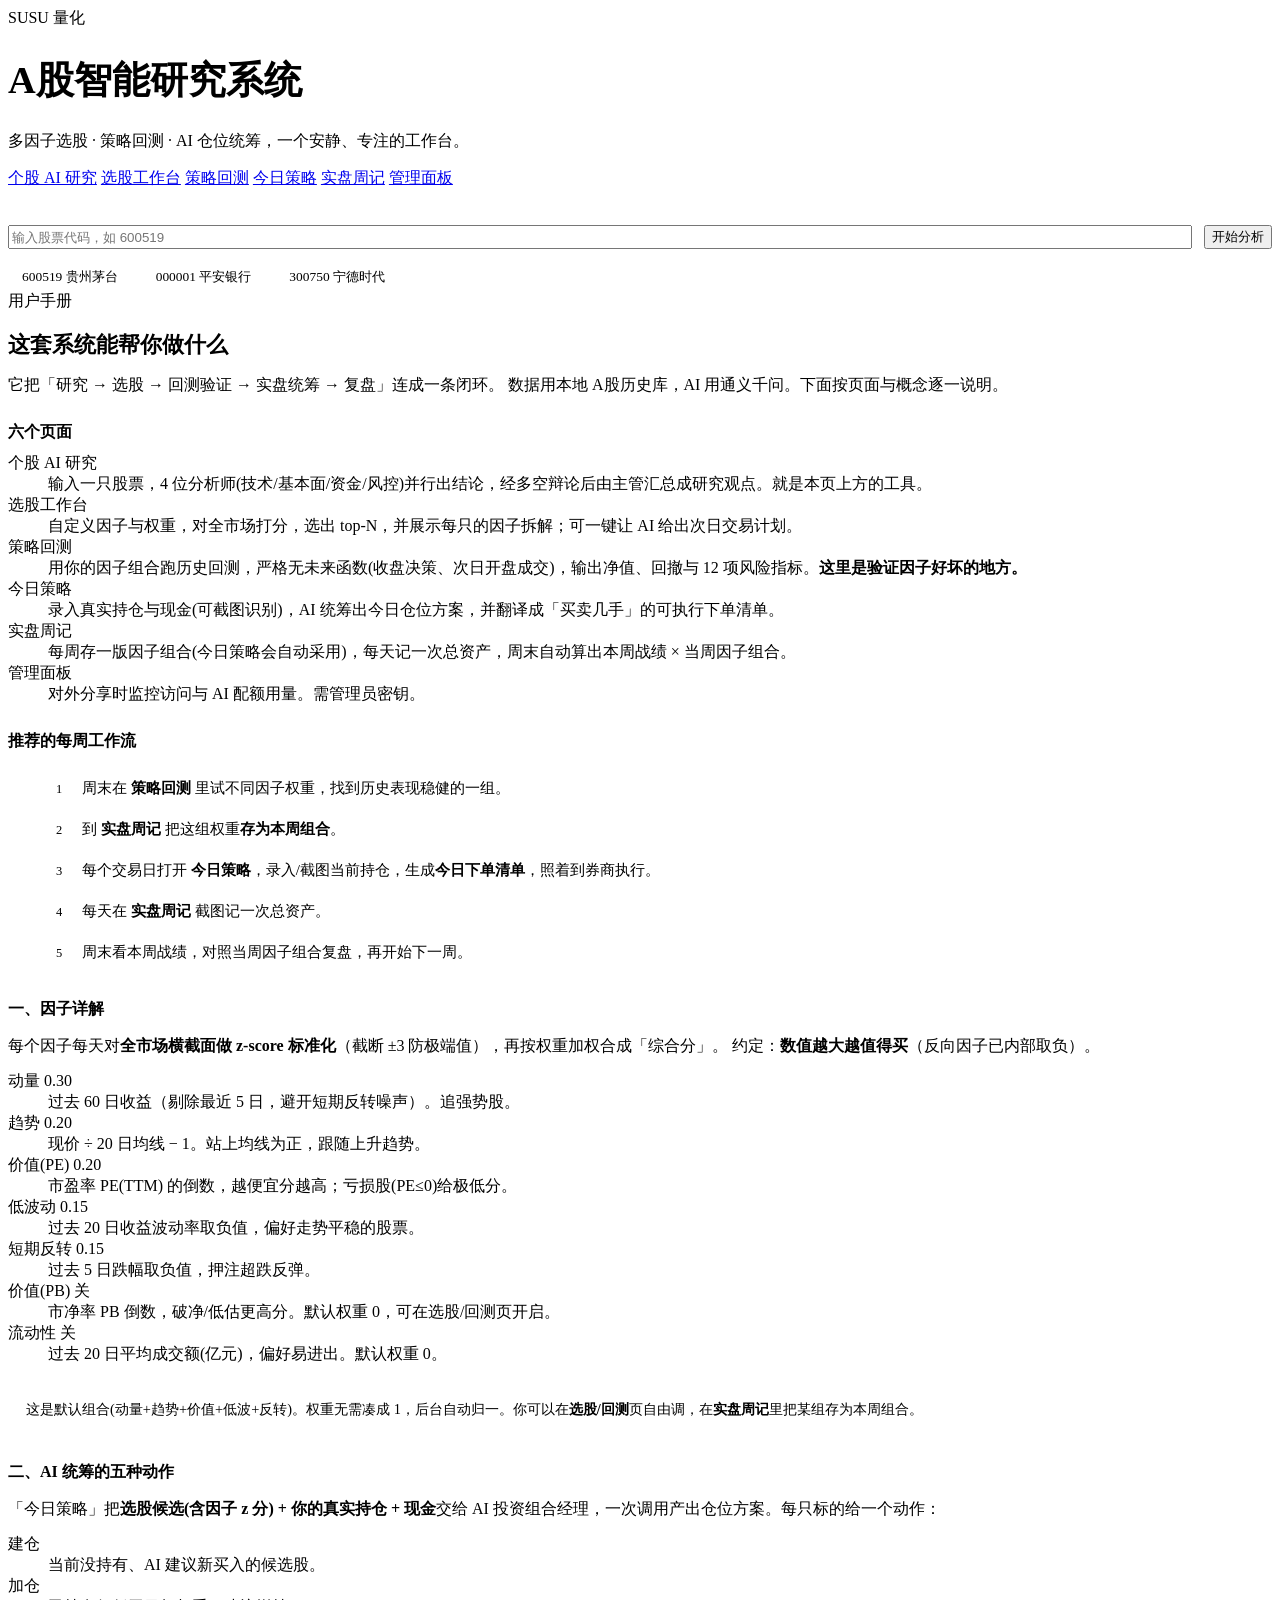
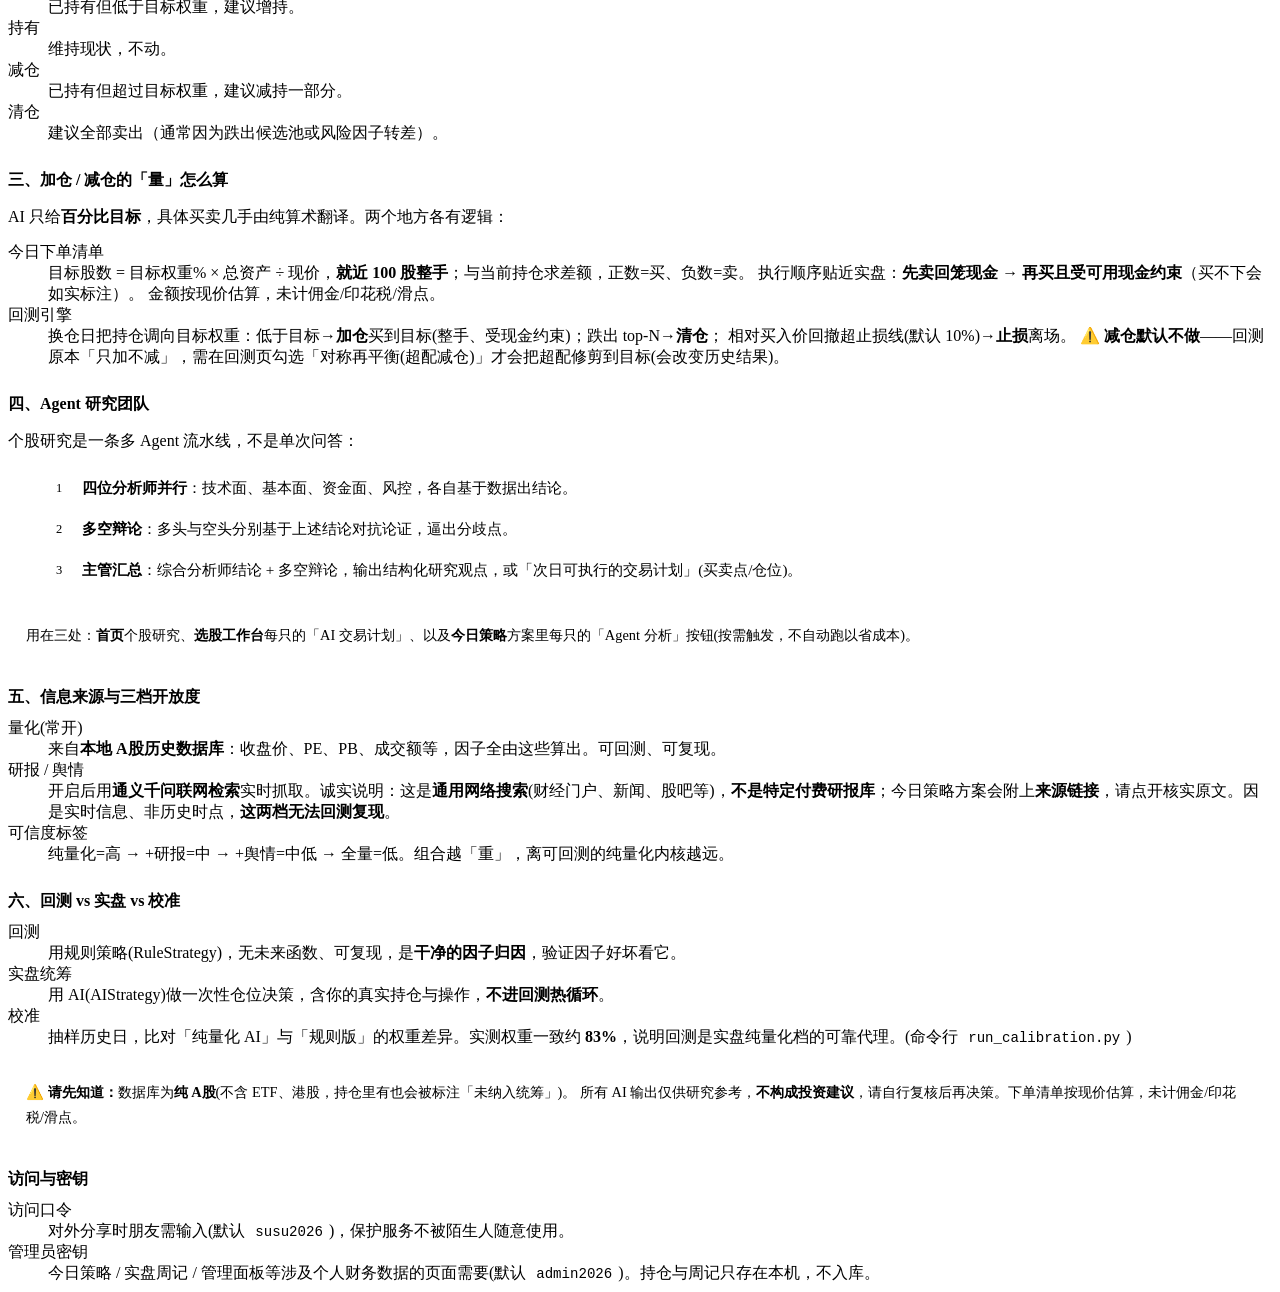
==== commit b98fd8f0: "feat: 手册扩写 + 今日策略 Agent分析 + 研报舆情来源链接 用户手册(首页)扩写六大块: - 因子详解(7因子公式/默认权重/横截面z-score口径) - AI统筹五动作(建/加/持/" ====
--- a/static/index.html
+++ b/static/index.html
@@ -117,11 +117,68 @@
         <li>周末看本周战绩，对照当周因子组合复盘，再开始下一周。</li>
       </ol>
 
-      <h3 class="sub">三个要理解的概念</h3>
-      <div class="deflist">
-        <div class="row"><dt>因子</dt><dd>动量、趋势、价值(PE)、低波动、短期反转等量化信号。每天对全市场做横截面 z-score 标准化后加权合成「综合分」。AI 只读这些数字、不自己算。</dd></div>
-        <div class="row"><dt>三档信息</dt><dd>今日统筹的信息开放度：<b>纯量化</b>(只用因子，回测可信度高) → <b>+研报</b> → <b>+舆情</b>(联网检索，更全但无法回测复现)。量化是常开基底。</dd></div>
-        <div class="row"><dt>回测 vs 实盘</dt><dd>回测是「干净的因子归因」，用规则、可复现；实盘统筹由 AI 做、含你的真实操作。两者用<b>校准</b>对齐——实测纯量化档权重一致约 83%。</dd></div>
+      <h3 class="sub">一、因子详解</h3>
+      <p class="lead" style="margin-bottom:14px;">
+        每个因子每天对<b>全市场横截面做 z-score 标准化</b>（截断 ±3 防极端值），再按权重加权合成「综合分」。
+        约定：<b>数值越大越值得买</b>（反向因子已内部取负）。
+      </p>
+      <div class="deflist">
+        <div class="row"><dt>动量 0.30</dt><dd>过去 60 日收益（剔除最近 5 日，避开短期反转噪声）。追强势股。</dd></div>
+        <div class="row"><dt>趋势 0.20</dt><dd>现价 ÷ 20 日均线 − 1。站上均线为正，跟随上升趋势。</dd></div>
+        <div class="row"><dt>价值(PE) 0.20</dt><dd>市盈率 PE(TTM) 的倒数，越便宜分越高；亏损股(PE≤0)给极低分。</dd></div>
+        <div class="row"><dt>低波动 0.15</dt><dd>过去 20 日收益波动率取负值，偏好走势平稳的股票。</dd></div>
+        <div class="row"><dt>短期反转 0.15</dt><dd>过去 5 日跌幅取负值，押注超跌反弹。</dd></div>
+        <div class="row"><dt>价值(PB) 关</dt><dd>市净率 PB 倒数，破净/低估更高分。默认权重 0，可在选股/回测页开启。</dd></div>
+        <div class="row"><dt>流动性 关</dt><dd>过去 20 日平均成交额(亿元)，偏好易进出。默认权重 0。</dd></div>
+      </div>
+      <div class="note">这是默认组合(动量+趋势+价值+低波+反转)。权重无需凑成 1，后台自动归一。你可以在<b>选股/回测</b>页自由调，在<b>实盘周记</b>里把某组存为本周组合。</div>
+
+      <h3 class="sub">二、AI 统筹的五种动作</h3>
+      <p class="lead" style="margin-bottom:14px;">
+        「今日策略」把<b>选股候选(含因子 z 分) + 你的真实持仓 + 现金</b>交给 AI 投资组合经理，一次调用产出仓位方案。每只标的给一个动作：
+      </p>
+      <div class="deflist">
+        <div class="row"><dt>建仓</dt><dd>当前没持有、AI 建议新买入的候选股。</dd></div>
+        <div class="row"><dt>加仓</dt><dd>已持有但低于目标权重，建议增持。</dd></div>
+        <div class="row"><dt>持有</dt><dd>维持现状，不动。</dd></div>
+        <div class="row"><dt>减仓</dt><dd>已持有但超过目标权重，建议减持一部分。</dd></div>
+        <div class="row"><dt>清仓</dt><dd>建议全部卖出（通常因为跌出候选池或风险因子转差）。</dd></div>
+      </div>
+
+      <h3 class="sub">三、加仓 / 减仓的「量」怎么算</h3>
+      <p class="lead" style="margin-bottom:14px;">AI 只给<b>百分比目标</b>，具体买卖几手由纯算术翻译。两个地方各有逻辑：</p>
+      <div class="deflist">
+        <div class="row"><dt>今日下单清单</dt><dd>
+          目标股数 = 目标权重% × 总资产 ÷ 现价，<b>就近 100 股整手</b>；与当前持仓求差额，正数=买、负数=卖。
+          执行顺序贴近实盘：<b>先卖回笼现金 → 再买且受可用现金约束</b>（买不下会如实标注）。
+          金额按现价估算，未计佣金/印花税/滑点。</dd></div>
+        <div class="row"><dt>回测引擎</dt><dd>
+          换仓日把持仓调向目标权重：低于目标→<b>加仓</b>买到目标(整手、受现金约束)；跌出 top-N→<b>清仓</b>；
+          相对买入价回撤超止损线(默认 10%)→<b>止损</b>离场。
+          ⚠️ <b>减仓默认不做</b>——回测原本「只加不减」，需在回测页勾选「对称再平衡(超配减仓)」才会把超配修剪到目标(会改变历史结果)。</dd></div>
+      </div>
+
+      <h3 class="sub">四、Agent 研究团队</h3>
+      <p class="lead" style="margin-bottom:14px;">个股研究是一条多 Agent 流水线，不是单次问答：</p>
+      <ol class="flow">
+        <li><b>四位分析师并行</b>：技术面、基本面、资金面、风控，各自基于数据出结论。</li>
+        <li><b>多空辩论</b>：多头与空头分别基于上述结论对抗论证，逼出分歧点。</li>
+        <li><b>主管汇总</b>：综合分析师结论 + 多空辩论，输出结构化研究观点，或「次日可执行的交易计划」(买卖点/仓位)。</li>
+      </ol>
+      <div class="note">用在三处：<b>首页</b>个股研究、<b>选股工作台</b>每只的「AI 交易计划」、以及<b>今日策略</b>方案里每只的「Agent 分析」按钮(按需触发，不自动跑以省成本)。</div>
+
+      <h3 class="sub">五、信息来源与三档开放度</h3>
+      <div class="deflist">
+        <div class="row"><dt>量化(常开)</dt><dd>来自<b>本地 A股历史数据库</b>：收盘价、PE、PB、成交额等，因子全由这些算出。可回测、可复现。</dd></div>
+        <div class="row"><dt>研报 / 舆情</dt><dd>开启后用<b>通义千问联网检索</b>实时抓取。诚实说明：这是<b>通用网络搜索</b>(财经门户、新闻、股吧等)，<b>不是特定付费研报库</b>；今日策略方案会附上<b>来源链接</b>，请点开核实原文。因是实时信息、非历史时点，<b>这两档无法回测复现</b>。</dd></div>
+        <div class="row"><dt>可信度标签</dt><dd>纯量化=高 → +研报=中 → +舆情=中低 → 全量=低。组合越「重」，离可回测的纯量化内核越远。</dd></div>
+      </div>
+
+      <h3 class="sub">六、回测 vs 实盘 vs 校准</h3>
+      <div class="deflist">
+        <div class="row"><dt>回测</dt><dd>用规则策略(RuleStrategy)，无未来函数、可复现，是<b>干净的因子归因</b>，验证因子好坏看它。</dd></div>
+        <div class="row"><dt>实盘统筹</dt><dd>用 AI(AIStrategy)做一次性仓位决策，含你的真实持仓与操作，<b>不进回测热循环</b>。</dd></div>
+        <div class="row"><dt>校准</dt><dd>抽样历史日，比对「纯量化 AI」与「规则版」的权重差异。实测权重一致约 <b>83%</b>，说明回测是实盘纯量化档的可靠代理。(命令行 <code>run_calibration.py</code>)</dd></div>
       </div>
 
       <div class="note">
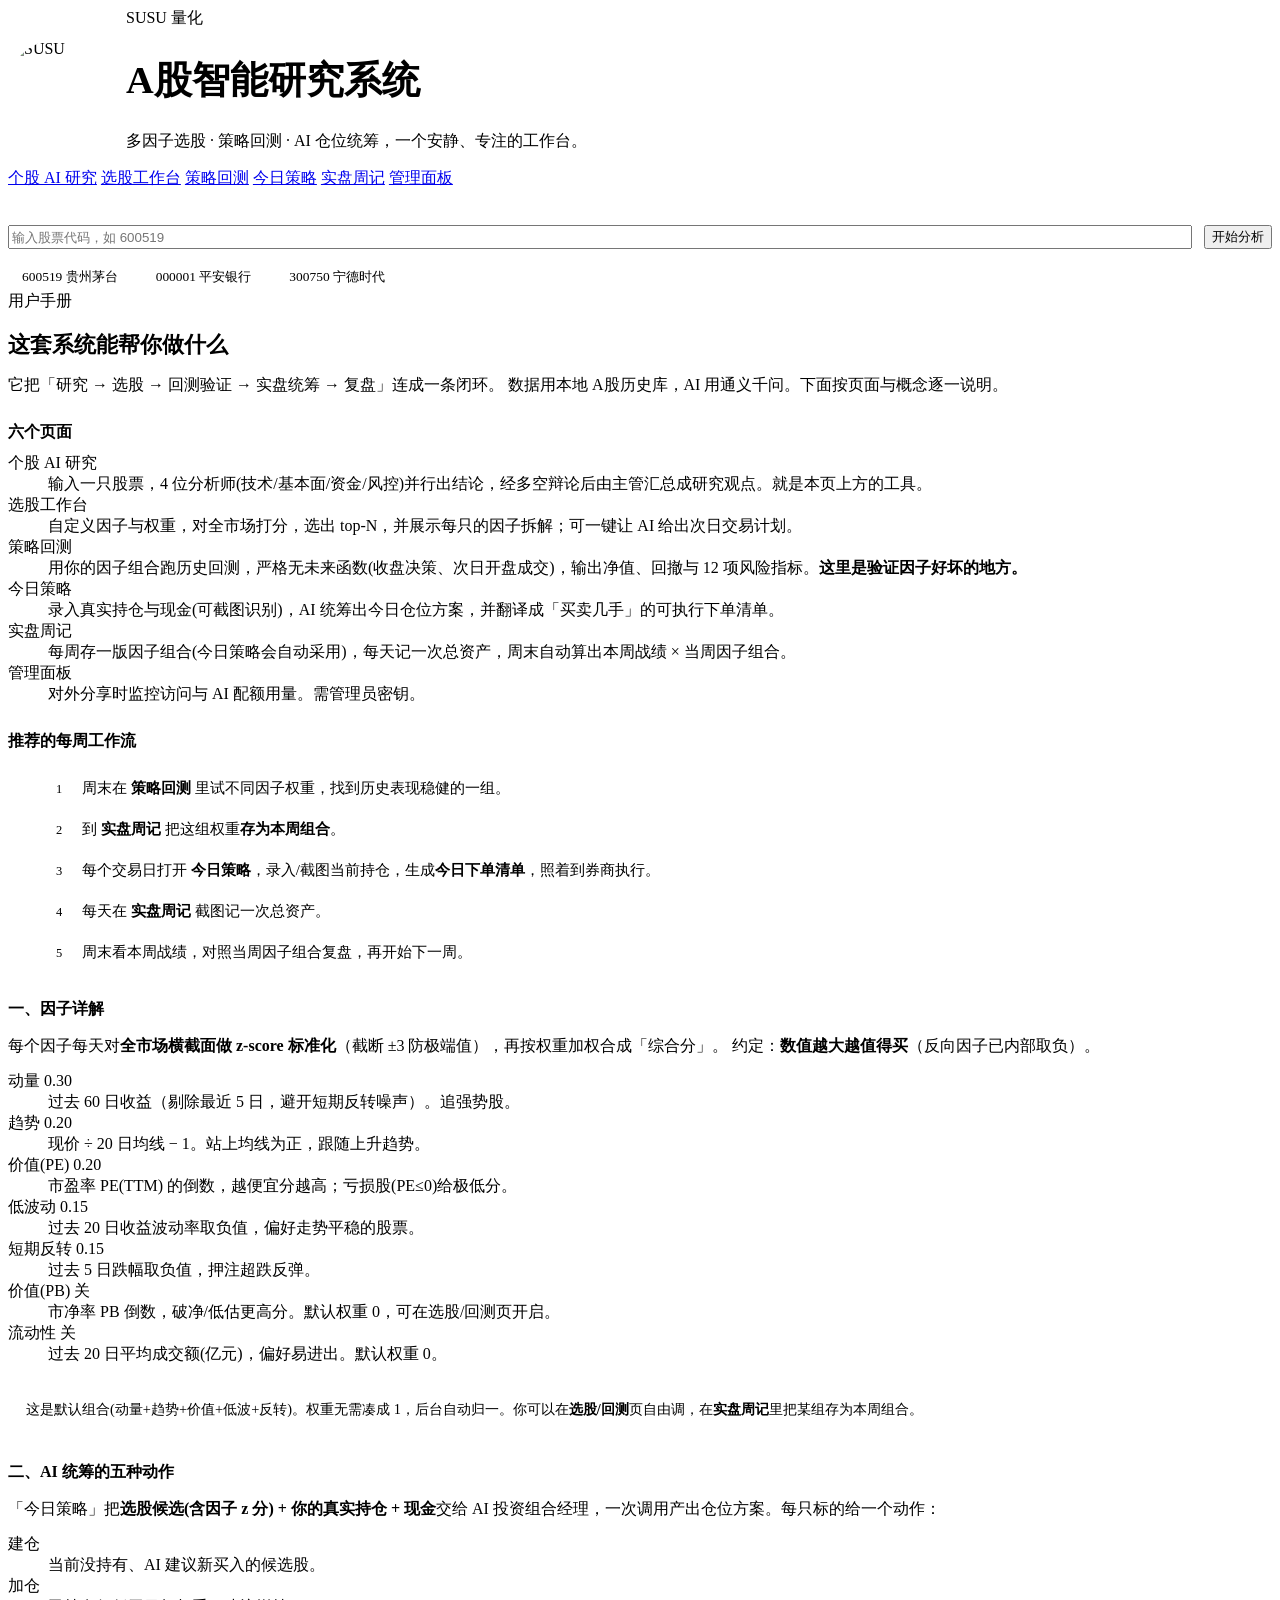
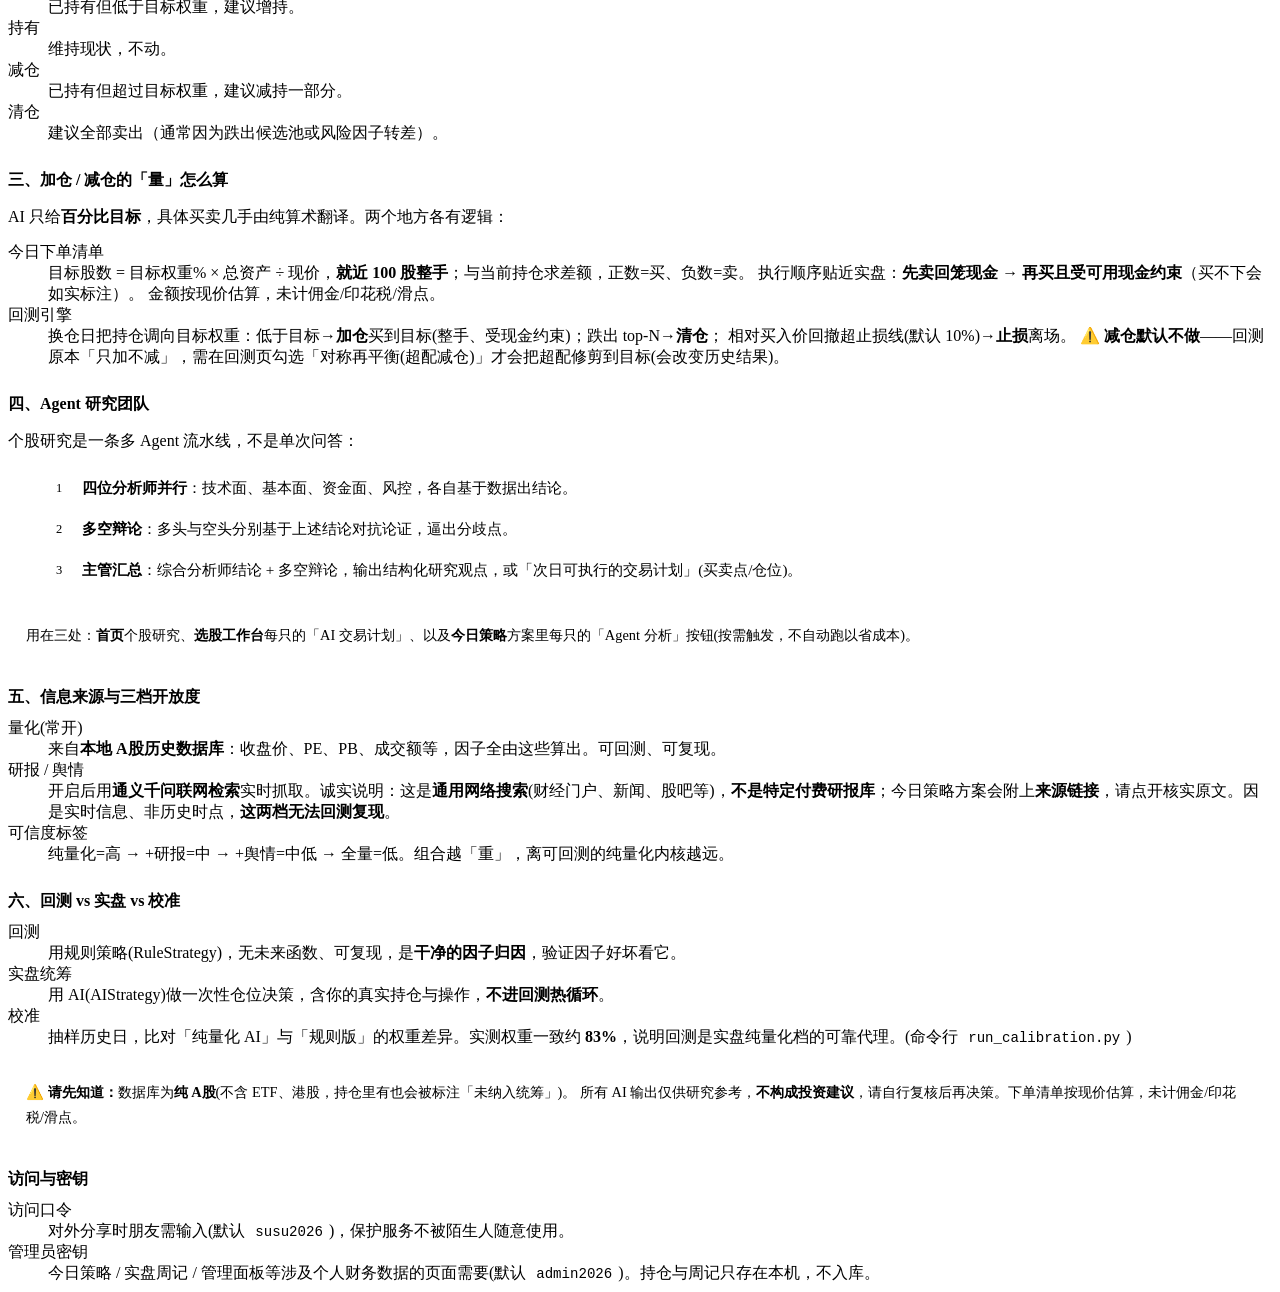
==== commit ba96d2eb: "feat: 首页 hero 加圆形头像 - static/avatar.png(480x480 圆形,头像剪裁) - index hero 改为头像 + 标题横排,细线描边,极简风格不抢戏 - 手机断" ====
--- a/static/index.html
+++ b/static/index.html
@@ -3,12 +3,25 @@
 <head>
   <meta charset="UTF-8" />
   <meta name="viewport" content="width=device-width, initial-scale=1.0" />
+  <link rel="icon" type="image/svg+xml" href="/favicon.svg" />
+  <link rel="icon" type="image/png" sizes="32x32" href="/favicon-32.png" />
+  <link rel="apple-touch-icon" href="/apple-touch-icon.png" />
+  <meta name="apple-mobile-web-app-title" content="SUSU量化" />
+  <meta name="theme-color" content="#18181b" />
+
   <title>SUSU 量化 · A股智能研究系统</title>
   <link rel="stylesheet" href="/style.css" />
   <style>
     /* 首页特定 —— 仍遵循极简：细线、留白、单一强调色 */
     .hero { padding-bottom: 8px; }
     .hero .title { font-size: 2.4rem; }
+    .hero-row { display: flex; align-items: center; gap: 22px; }
+    .hero-avatar { flex-shrink: 0; width: 96px; height: 96px; border-radius: 50%;
+      object-fit: cover; border: 1px solid var(--line); }
+    @media (max-width: 640px) {
+      .hero-row { gap: 16px; }
+      .hero-avatar { width: 72px; height: 72px; }
+    }
     .tool { margin-top: 28px; }
     .tool .row { display: flex; gap: 12px; }
     .tool .row .input { flex: 1; }
@@ -50,6 +63,13 @@
     code { font-family: ui-monospace, SFMono-Regular, Menlo, monospace;
       font-size: 0.88em; background: var(--surface); border: 1px solid var(--line);
       border-radius: 4px; padding: 1px 6px; color: var(--text); }
+
+    @media (max-width: 640px) {
+      .hero .title { font-size: 1.85rem; }
+      .tool .row { flex-direction: column; }   /* 输入框与按钮竖排，按钮占满宽 */
+      .tool .row .btn { width: 100%; justify-content: center; }
+      .section h2 { font-size: 1.2rem; }
+    }
   </style>
 </head>
 <body>
@@ -57,9 +77,14 @@
 
     <!-- Hero -->
     <header class="hero">
-      <div class="eyebrow">SUSU 量化</div>
-      <h1 class="title">A股智能研究系统</h1>
-      <p class="subtitle">多因子选股 · 策略回测 · AI 仓位统筹，一个安静、专注的工作台。</p>
+      <div class="hero-row">
+        <img src="/avatar.png" alt="SUSU" class="hero-avatar" />
+        <div>
+          <div class="eyebrow">SUSU 量化</div>
+          <h1 class="title">A股智能研究系统</h1>
+          <p class="subtitle">多因子选股 · 策略回测 · AI 仓位统筹，一个安静、专注的工作台。</p>
+        </div>
+      </div>
       <nav class="nav">
         <a href="/" class="active">个股 AI 研究</a>
         <a href="/select">选股工作台</a>
